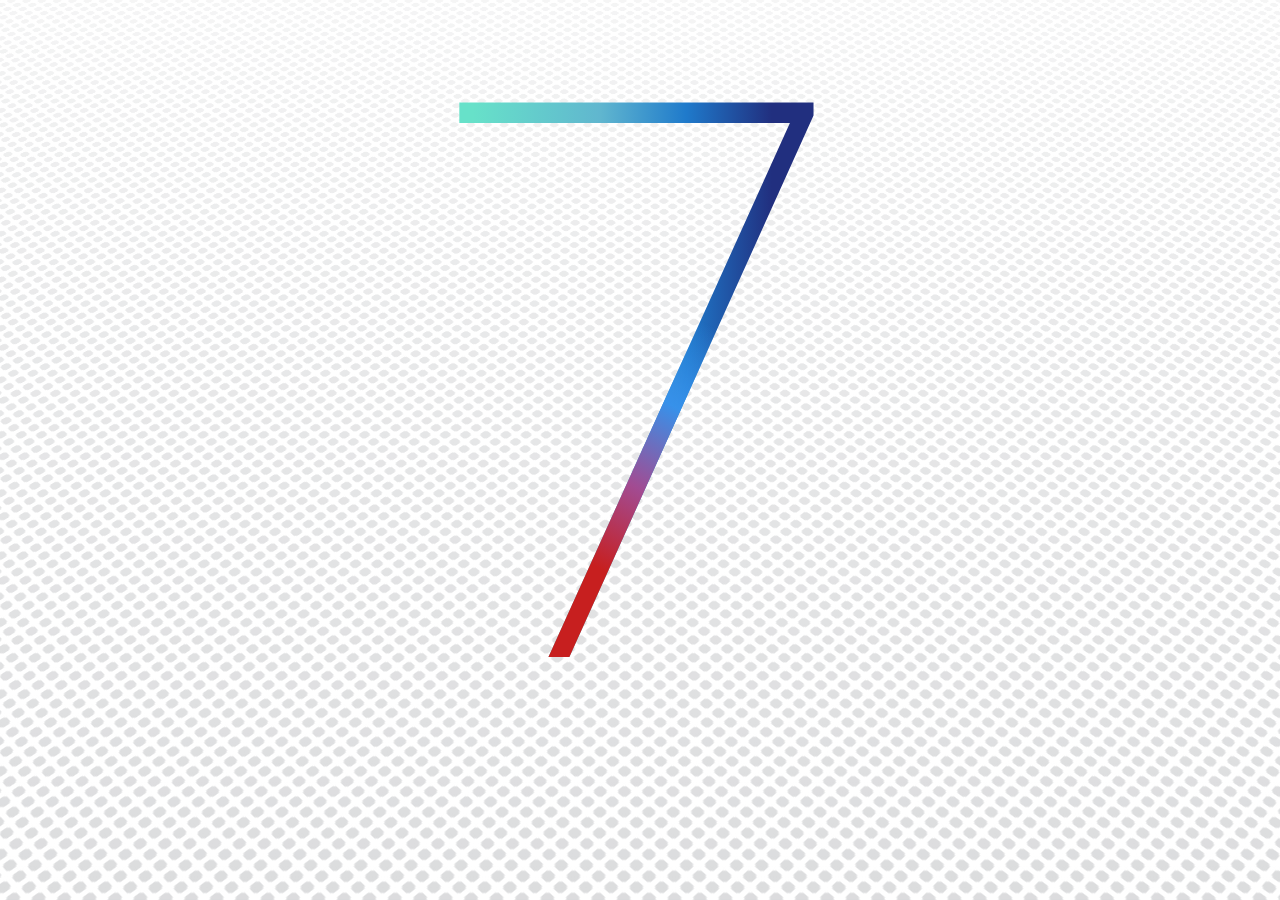
==== index.html @ 27ea08f3 "Fixed url" ====
<html>
  <head>
    <title>Seven</title>
    <link href="stylesheets/screen.css" media="screen, projection" rel="stylesheet" type="text/css" />
    <link href='http://fonts.googleapis.com/css?family=Roboto:100' rel='stylesheet' type='text/css'>
    <meta name="viewport" content="width=device-width, initial-scale=1">
  </head>
  <body>
    <div class="background-container"><section class="background"></section></div>
    <article class="container">
      <a href="http://hop.ie">
        <span class="text part1">7</span>
        <span class="text part2">7</span>
      </>
    </article>
    <script type="text/javascript">

    var _gaq = _gaq || [];
    _gaq.push(['_setAccount', 'UA-3481417-23']);
    _gaq.push(['_setDomainName', 'hop.ie']);
    _gaq.push(['_setSiteSpeedSampleRate', 10]);
    _gaq.push(['_trackPageview']);

    (function() {
      var ga = document.createElement('script'); ga.type = 'text/javascript'; ga.async = true;
      ga.src = ('https:' == document.location.protocol ? 'https://ssl' : 'http://www') + '.google-analytics.com/ga.js';
      var s = document.getElementsByTagName('script')[0]; s.parentNode.insertBefore(ga, s);
    })();

  </script>

  </body>
</html>
---- stylesheets/screen.css ----
html, body, div, span, applet, object, iframe,
h1, h2, h3, h4, h5, h6, p, blockquote, pre,
a, abbr, acronym, address, big, cite, code,
del, dfn, em, img, ins, kbd, q, s, samp,
small, strike, strong, sub, sup, tt, var,
b, u, i, center,
dl, dt, dd, ol, ul, li,
fieldset, form, label, legend,
table, caption, tbody, tfoot, thead, tr, th, td,
article, aside, canvas, details, embed,
figure, figcaption, footer, header, hgroup,
menu, nav, output, ruby, section, summary,
time, mark, audio, video {
  margin: 0;
  padding: 0;
  border: 0;
  font: inherit;
  font-size: 100%;
  vertical-align: baseline; }

html {
  line-height: 1; }

ol, ul {
  list-style: none; }

table {
  border-collapse: collapse;
  border-spacing: 0; }

caption, th, td {
  text-align: left;
  font-weight: normal;
  vertical-align: middle; }

q, blockquote {
  quotes: none; }
  q:before, q:after, blockquote:before, blockquote:after {
    content: "";
    content: none; }

a img {
  border: none; }

article, aside, details, figcaption, figure, footer, header, hgroup, menu, nav, section, summary {
  display: block; }

.background-container {
  position: absolute;
  top: 0;
  left: 0;
  right: 0;
  bottom: 0;
  -webkit-perspective: 1200px;
  -moz-perspective: 1200px;
  -ms-perspective: 1200px;
  -o-perspective: 1200px;
  perspective: 1200px;
  overflow: hidden; }

.background {
  width: 200%;
  height: 200%;
  position: absolute;
  left: -100%;
  -webkit-transform-style: preserve-3d;
  -moz-transform-style: preserve-3d;
  -ms-transform-style: preserve-3d;
  -o-transform-style: preserve-3d;
  transform-style: preserve-3d;
  -webkit-transform: rotateX(45deg);
  -moz-transform: rotateX(45deg);
  -ms-transform: rotateX(45deg);
  -o-transform: rotateX(45deg);
  transform: rotateX(45deg); }
  .background:before {
    content: "";
    position: absolute;
    width: 300%;
    height: 300%;
    bottom: 0;
    left: -100%;
    background: -webkit-radial-gradient(#d0d1d3 50%, white 52%);
    background-size: 12px 12px;
    -webkit-transform: rotateZ(45deg);
    -moz-transform: rotateZ(45deg);
    -ms-transform: rotateZ(45deg);
    -o-transform: rotateZ(45deg);
    transform: rotateZ(45deg); }
  .background:after {
    content: "";
    position: absolute;
    left: 0;
    top: -60%;
    right: 0;
    bottom: 0;
    width: 300%;
    height: 200%;
    background: -webkit-gradient(linear, center top, center bottom, color-stop(0%, white), color-stop(60%, rgba(255, 255, 255, 0))); }

.container {
  width: 420px;
  margin: 0 auto;
  position: relative; }
  .container span.text {
    font-family: "HelveticaNeue-UltraLight", "Helvetica Neue UltraLight", Roboto, Arial, Sans-serif;
    font-size: 780px;
    font-weight: lighter;
    position: absolute;
    top: 0; }
    .container span.text.part1 {
      background: -webkit-gradient(linear, left top, right top, color-stop(0%, #67e1c9), color-stop(10%, #67e1c9), color-stop(40%, #60b6cf), color-stop(60%, #1f7acb), color-stop(80%, #212f7f));
      -webkit-background-clip: text;
      -webkit-text-fill-color: transparent; }
    .container span.text.part2 {
      background: -webkit-gradient(linear, left bottom, right top, color-stop(0%, #c71f1f), color-stop(30%, #c71f1f), color-stop(40%, #a24b92), color-stop(50%, #3791ea), color-stop(60%, rgba(33, 47, 127, 0)));
      -webkit-background-clip: text;
      -webkit-text-fill-color: transparent; }

@media only screen and (max-height: 660px) {
  .container {
    width: 380px; }
    .container span.text {
      font-size: 640px; } }
@media only screen and (max-height: 540px) {
  .container {
    width: 250px;
    margin-top: -40px; }
    .container span.text {
      font-size: 450px; } }
@media only screen and (min-height: 800px) {
  .background {
    -webkit-transform: scale(1.5) rotateX(45deg);
    -moz-transform: scale(1.5) rotateX(45deg);
    -ms-transform: scale(1.5) rotateX(45deg);
    -o-transform: scale(1.5) rotateX(45deg);
    transform: scale(1.5) rotateX(45deg); }
    .background:after {
      top: -40%; } }
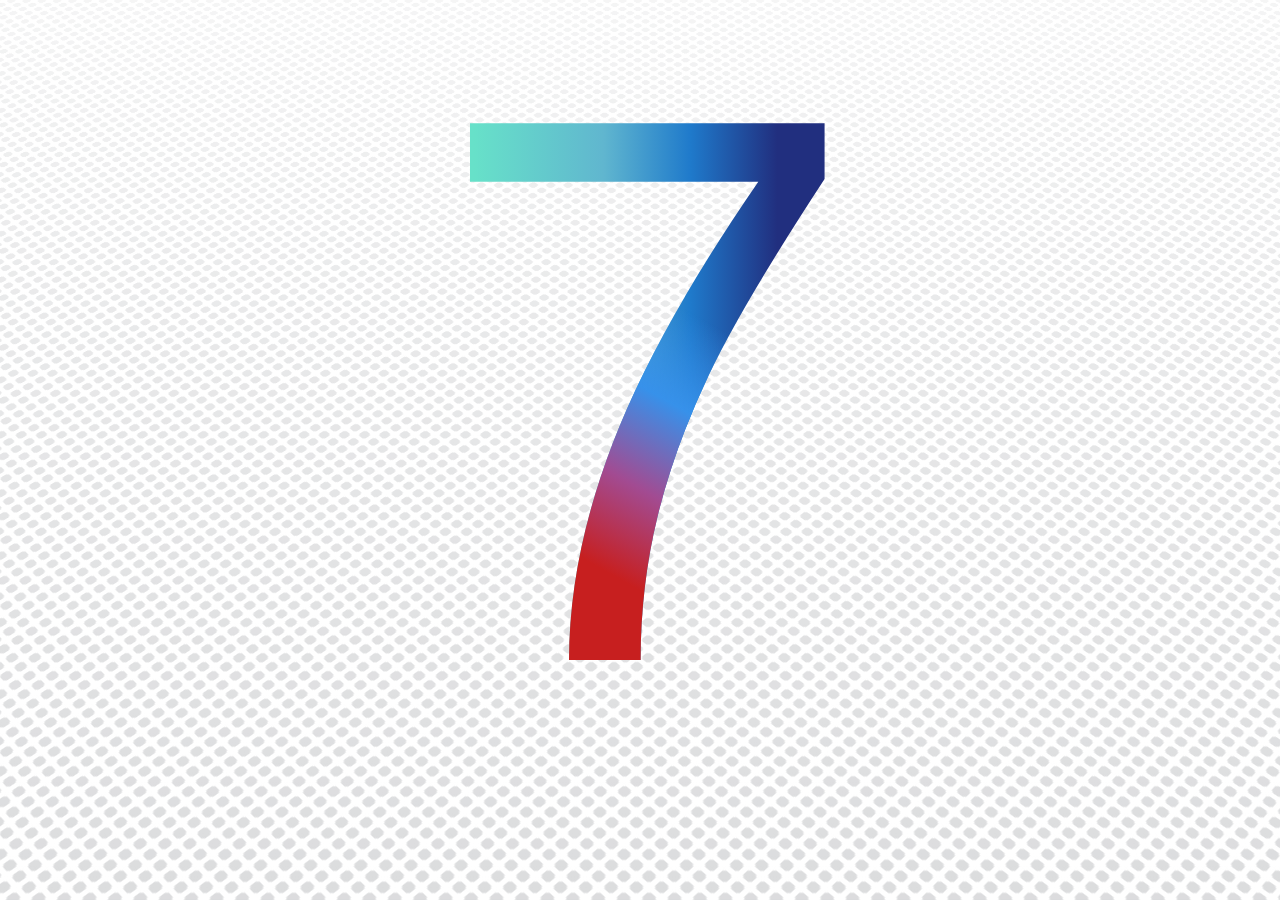
==== commit 4b7cf07c: "Removed Roboto font" ====
--- a/index.html
+++ b/index.html
@@ -2,7 +2,6 @@
   <head>
     <title>Seven</title>
     <link href="stylesheets/screen.css" media="screen, projection" rel="stylesheet" type="text/css" />
-    <link href='http://fonts.googleapis.com/css?family=Roboto:100' rel='stylesheet' type='text/css'>
     <meta name="viewport" content="width=device-width, initial-scale=1">
   </head>
   <body>
--- a/stylesheets/screen.css
+++ b/stylesheets/screen.css
@@ -137,3 +137,8 @@
     transform: scale(1.5) rotateX(45deg); }
     .background:after {
       top: -40%; } }
+@font-face {
+  font-family: "HelveticaNeue-UltraLight";
+  font-style: normal;
+  font-weight: 100;
+  src: local("HelveticaNeue-UltraLight"), local("HelveticaNeue-Ultra-Light"), url(/seven/fonts/helveticaneueultralight-webfont.woff) format("woff"); }
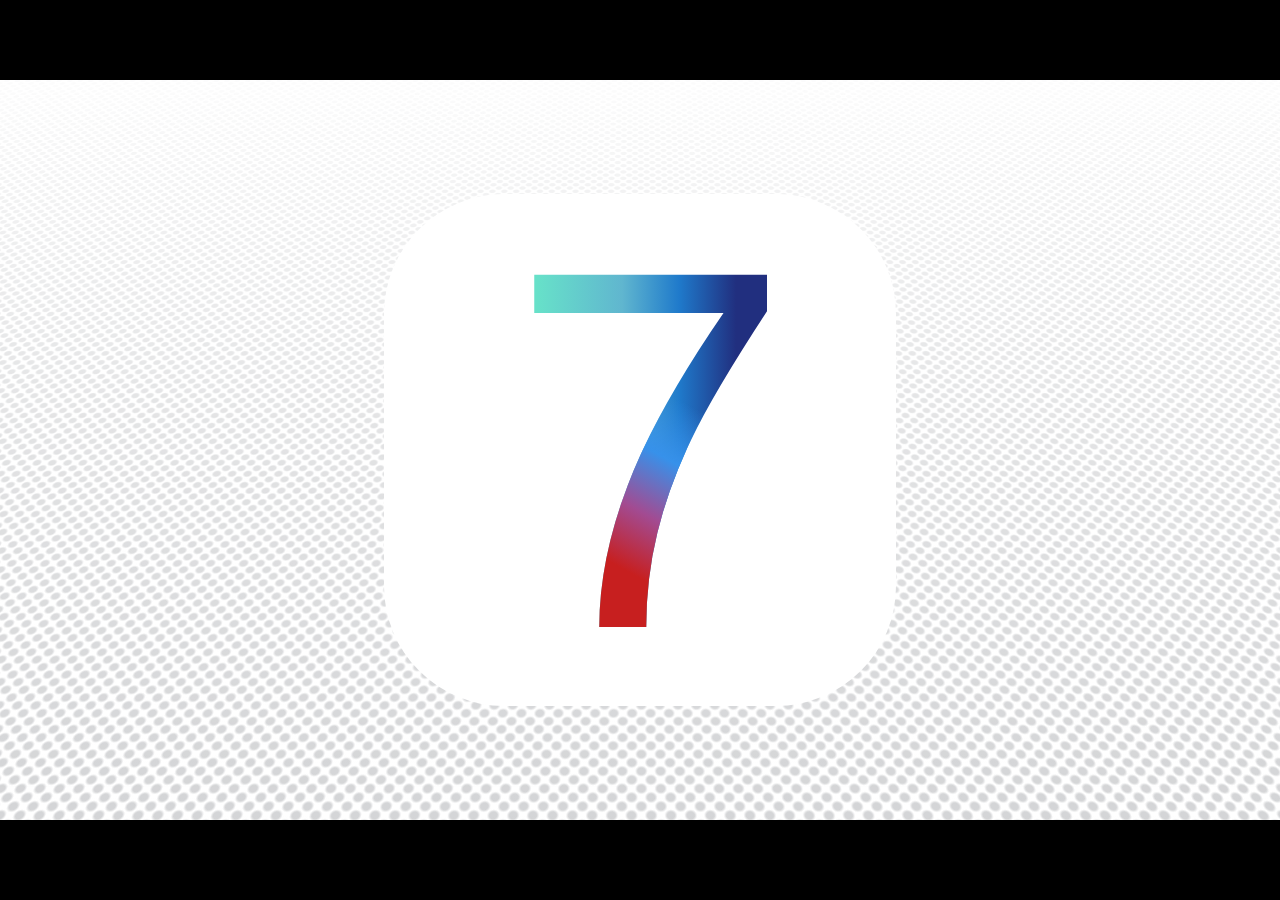
==== commit 6758a2da: "Fixed height to avoid height issues" ====
--- a/index.html
+++ b/index.html
@@ -5,7 +5,9 @@
     <meta name="viewport" content="width=device-width, initial-scale=1">
   </head>
   <body>
-    <div class="background-container"><section class="background"></section></div>
+    <div class="background-container">
+        <section class="background"></section>
+    </div>
     <article class="container">
       <a href="http://hop.ie">
         <span class="text part1">7</span>
--- a/stylesheets/screen.css
+++ b/stylesheets/screen.css
@@ -45,12 +45,15 @@
 article, aside, details, figcaption, figure, footer, header, hgroup, menu, nav, section, summary {
   display: block; }
 
+body {
+  background: black; }
+
 .background-container {
+  width: 100%;
+  height: 740px;
+  top: 50%;
+  margin: -370px auto 0;
   position: absolute;
-  top: 0;
-  left: 0;
-  right: 0;
-  bottom: 0;
   -webkit-perspective: 1200px;
   -moz-perspective: 1200px;
   -ms-perspective: 1200px;
@@ -59,7 +62,7 @@
   overflow: hidden; }
 
 .background {
-  width: 200%;
+  width: 300%;
   height: 200%;
   position: absolute;
   left: -100%;
@@ -80,8 +83,8 @@
     height: 300%;
     bottom: 0;
     left: -100%;
-    background: -webkit-radial-gradient(#d0d1d3 50%, white 52%);
-    background-size: 12px 12px;
+    background: -webkit-radial-gradient(#d0d1d3 40%, white 65%);
+    background-size: 14px 14px;
     -webkit-transform: rotateZ(45deg);
     -moz-transform: rotateZ(45deg);
     -ms-transform: rotateZ(45deg);
@@ -99,15 +102,23 @@
     background: -webkit-gradient(linear, center top, center bottom, color-stop(0%, white), color-stop(60%, rgba(255, 255, 255, 0))); }
 
 .container {
-  width: 420px;
-  margin: 0 auto;
-  position: relative; }
+  width: 512px;
+  height: 512px;
+  position: absolute;
+  left: 50%;
+  margin-left: -256px;
+  top: 50%;
+  margin-top: -256px;
+  background: white;
+  border-radius: 120px;
+  overflow: hidden; }
   .container span.text {
     font-family: "HelveticaNeue-UltraLight", "Helvetica Neue UltraLight", Roboto, Arial, Sans-serif;
-    font-size: 780px;
+    font-size: 512px;
     font-weight: lighter;
     position: absolute;
-    top: 0; }
+    top: 0;
+    left: 124px; }
     .container span.text.part1 {
       background: -webkit-gradient(linear, left top, right top, color-stop(0%, #67e1c9), color-stop(10%, #67e1c9), color-stop(40%, #60b6cf), color-stop(60%, #1f7acb), color-stop(80%, #212f7f));
       -webkit-background-clip: text;
@@ -117,26 +128,6 @@
       -webkit-background-clip: text;
       -webkit-text-fill-color: transparent; }
 
-@media only screen and (max-height: 660px) {
-  .container {
-    width: 380px; }
-    .container span.text {
-      font-size: 640px; } }
-@media only screen and (max-height: 540px) {
-  .container {
-    width: 250px;
-    margin-top: -40px; }
-    .container span.text {
-      font-size: 450px; } }
-@media only screen and (min-height: 800px) {
-  .background {
-    -webkit-transform: scale(1.5) rotateX(45deg);
-    -moz-transform: scale(1.5) rotateX(45deg);
-    -ms-transform: scale(1.5) rotateX(45deg);
-    -o-transform: scale(1.5) rotateX(45deg);
-    transform: scale(1.5) rotateX(45deg); }
-    .background:after {
-      top: -40%; } }
 @font-face {
   font-family: "HelveticaNeue-UltraLight";
   font-style: normal;
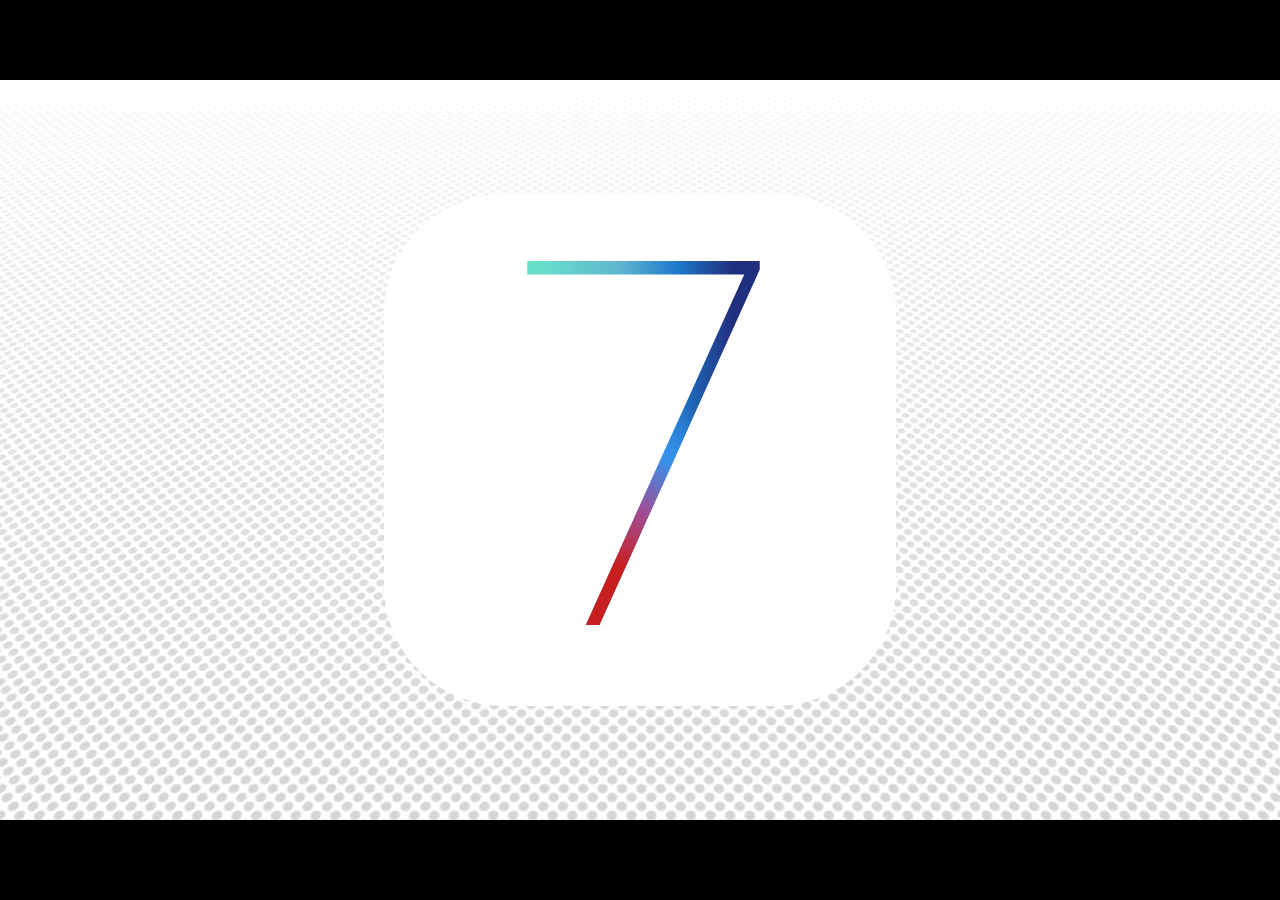
==== commit 6eea7f15: "Tidies" ====
--- a/index.html
+++ b/index.html
@@ -2,6 +2,7 @@
   <head>
     <title>Seven</title>
     <link href="stylesheets/screen.css" media="screen, projection" rel="stylesheet" type="text/css" />
+    <link href='http://fonts.googleapis.com/css?family=Roboto:100' rel='stylesheet' type='text/css'>
     <meta name="viewport" content="width=device-width, initial-scale=1">
   </head>
   <body>
--- a/stylesheets/screen.css
+++ b/stylesheets/screen.css
@@ -128,8 +128,13 @@
       -webkit-background-clip: text;
       -webkit-text-fill-color: transparent; }
 
-@font-face {
-  font-family: "HelveticaNeue-UltraLight";
-  font-style: normal;
-  font-weight: 100;
-  src: local("HelveticaNeue-UltraLight"), local("HelveticaNeue-Ultra-Light"), url(/seven/fonts/helveticaneueultralight-webfont.woff) format("woff"); }
+@media only screen and (max-width: 350px) {
+  .container {
+    width: 300px;
+    height: 300px;
+    margin-left: -150px;
+    border-radius: 80px;
+    margin-top: -150px; }
+    .container span.text {
+      font-size: 300px;
+      left: 70px; } }
